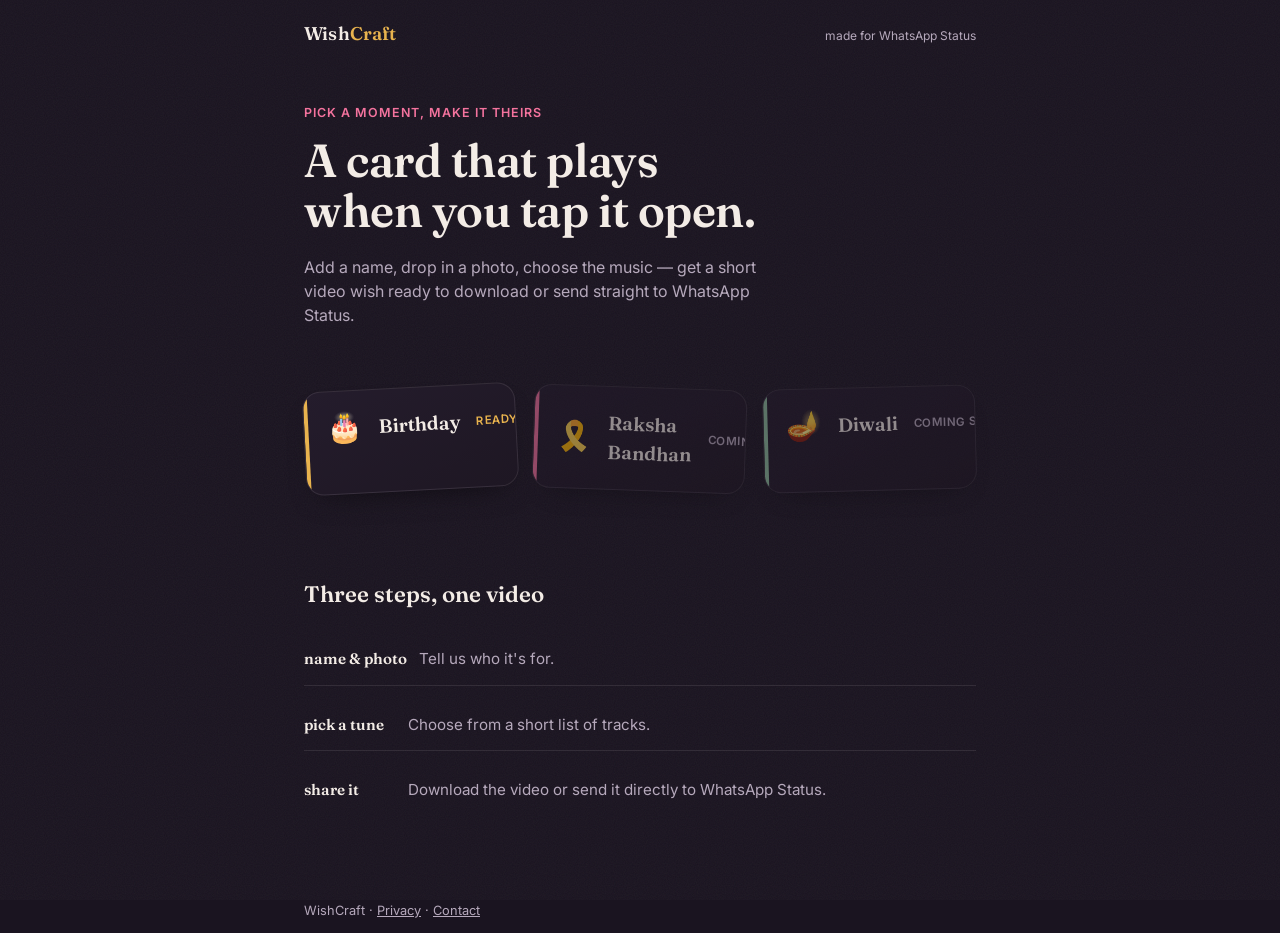
==== index.html @ c5402ff9 "Add files via upload" ====
<!DOCTYPE html>
<html lang="en">
<head>
<meta charset="UTF-8">
<meta name="viewport" content="width=device-width, initial-scale=1.0">
<title>WishCraft — Video Wishes for WhatsApp Status</title>
<meta name="description" content="Create a personalised birthday video wish with your friend's name and photo, then share it straight to WhatsApp Status.">
<link rel="preconnect" href="https://fonts.googleapis.com">
<link rel="preconnect" href="https://fonts.gstatic.com" crossorigin>
<link href="https://fonts.googleapis.com/css2?family=Fraunces:opsz,wght@9..144,400;9..144,600;9..144,700&family=Inter:wght@400;500;600;700&display=swap" rel="stylesheet">
<link rel="stylesheet" href="style.css">
</head>
<body>

<div class="grain"></div>

<header class="topbar">
  <div class="wrap topbar-inner">
    <span class="logo">Wish<em>Craft</em></span>
    <span class="tagline">made for WhatsApp Status</span>
  </div>
</header>

<main>
  <section class="hero wrap">
    <p class="eyebrow">pick a moment, make it theirs</p>
    <h1>A card that plays<br>when you tap it open.</h1>
    <p class="hero-sub">Add a name, drop in a photo, choose the music — get a short video wish ready to download or send straight to WhatsApp Status.</p>
  </section>

  <section class="deck wrap" aria-label="Choose an occasion">
    <div class="card-stack">

      <a href="create.html?theme=birthday" class="occasion-card is-live" style="--tilt:-3deg; --accent:#E8B34E;">
        <span class="card-face">
          <span class="card-icon">🎂</span>
          <span class="card-name">Birthday</span>
          <span class="card-status">ready to make</span>
        </span>
      </a>

      <span class="occasion-card is-soon" style="--tilt:2deg; --accent:#F4739E;">
        <span class="card-face">
          <span class="card-icon">🎗️</span>
          <span class="card-name">Raksha Bandhan</span>
          <span class="card-status">coming soon</span>
        </span>
      </span>

      <span class="occasion-card is-soon" style="--tilt:-1.5deg; --accent:#8FBF9F;">
        <span class="card-face">
          <span class="card-icon">🪔</span>
          <span class="card-name">Diwali</span>
          <span class="card-status">coming soon</span>
        </span>
      </span>

    </div>
  </section>

  <section class="how wrap">
    <h2>Three steps, one video</h2>
    <ol class="steps">
      <li><span class="step-mark">name &amp; photo</span>Tell us who it's for.</li>
      <li><span class="step-mark">pick a tune</span>Choose from a short list of tracks.</li>
      <li><span class="step-mark">share it</span>Download the video or send it directly to WhatsApp Status.</li>
    </ol>
  </section>
</main>

<footer class="wrap">
  <p>WishCraft · <a href="privacy.html">Privacy</a> · <a href="contact.html">Contact</a></p>
</footer>

</body>
</html>
---- style.css ----
/* ===== WishCraft — shared styles ===== */

:root{
  --bg: #1A1420;
  --bg-soft: #241C2C;
  --ink: #F3ECE6;
  --ink-dim: #B6A9BC;
  --gold: #E8B34E;
  --coral: #F4739E;
  --sage: #8FBF9F;
  --line: rgba(243,236,230,0.10);
  --radius: 18px;
  --font-display: "Fraunces", serif;
  --font-body: "Inter", -apple-system, sans-serif;
}

*{ box-sizing: border-box; }

html{ scroll-behavior: smooth; }

body{
  margin: 0;
  background: var(--bg);
  color: var(--ink);
  font-family: var(--font-body);
  line-height: 1.5;
  -webkit-font-smoothing: antialiased;
}

.wrap{
  max-width: 720px;
  margin: 0 auto;
  padding: 0 24px;
}

/* subtle film-grain so the flat dark background doesn't look like a template default */
.grain{
  position: fixed;
  inset: 0;
  pointer-events: none;
  z-index: 1;
  opacity: 0.05;
  background-image: url("data:image/svg+xml,%3Csvg xmlns='http://www.w3.org/2000/svg' width='120' height='120'%3E%3Cfilter id='n'%3E%3CfeTurbulence type='fractalNoise' baseFrequency='0.9' numOctaves='2' stitchTiles='stitch'/%3E%3C/filter%3E%3Crect width='100%25' height='100%25' filter='url(%23n)'/%3E%3C/svg%3E");
}

/* ---------- topbar ---------- */
.topbar{ padding: 20px 0 0; position: relative; z-index: 2; }
.topbar-inner{ display: flex; align-items: baseline; justify-content: space-between; }
.logo{ font-family: var(--font-display); font-size: 1.15rem; font-weight: 600; letter-spacing: 0.01em; }
.logo em{ font-style: normal; color: var(--gold); }
.tagline{ font-size: 0.75rem; color: var(--ink-dim); }

/* ---------- hero ---------- */
.hero{ padding: 56px 24px 12px; position: relative; z-index: 2; }
.eyebrow{
  margin: 0 0 14px;
  font-size: 0.78rem;
  letter-spacing: 0.08em;
  text-transform: uppercase;
  color: var(--coral);
  font-weight: 600;
}
.hero h1{
  font-family: var(--font-display);
  font-weight: 600;
  font-size: clamp(2rem, 7vw, 2.9rem);
  line-height: 1.08;
  margin: 0 0 18px;
  letter-spacing: -0.01em;
}
.hero-sub{
  max-width: 46ch;
  color: var(--ink-dim);
  font-size: 1rem;
  margin: 0;
}

/* ---------- card stack (signature element) ---------- */
.deck{ padding: 48px 24px; position: relative; z-index: 2; }
.card-stack{
  display: flex;
  flex-direction: column;
  gap: 16px;
}

.occasion-card{
  --tilt: 0deg;
  --accent: var(--gold);
  display: block;
  text-decoration: none;
  color: inherit;
  border-radius: var(--radius);
  border: 1px solid var(--line);
  background: linear-gradient(155deg, var(--bg-soft), #1E1723);
  padding: 22px 22px;
  transform: rotate(var(--tilt));
  transition: transform 0.25s ease, border-color 0.25s ease, box-shadow 0.25s ease;
  box-shadow: 0 14px 30px -18px rgba(0,0,0,0.6);
  position: relative;
  overflow: hidden;
}

.occasion-card::before{
  content: "";
  position: absolute;
  left: 0; top: 0; bottom: 0;
  width: 4px;
  background: var(--accent);
}

.occasion-card.is-live:hover,
.occasion-card.is-live:focus-visible{
  transform: rotate(0deg) translateY(-4px);
  border-color: var(--accent);
  box-shadow: 0 20px 40px -18px rgba(0,0,0,0.7);
}

.occasion-card.is-live:focus-visible{ outline: 2px solid var(--accent); outline-offset: 3px; }

.occasion-card.is-soon{
  opacity: 0.55;
  cursor: default;
}

.card-face{ display: flex; align-items: center; gap: 16px; }
.card-icon{ font-size: 1.8rem; line-height: 1; }
.card-name{
  font-family: var(--font-display);
  font-size: 1.2rem;
  font-weight: 600;
  flex: 1;
}
.card-status{
  font-size: 0.72rem;
  letter-spacing: 0.04em;
  text-transform: uppercase;
  color: var(--accent);
  font-weight: 600;
  white-space: nowrap;
}
.is-soon .card-status{ color: var(--ink-dim); }

/* ---------- how it works ---------- */
.how{ padding: 40px 24px 72px; position: relative; z-index: 2; }
.how h2{
  font-family: var(--font-display);
  font-weight: 600;
  font-size: 1.4rem;
  margin: 0 0 22px;
}
.steps{
  list-style: none;
  margin: 0;
  padding: 0;
  display: flex;
  flex-direction: column;
  gap: 14px;
}
.steps li{
  display: flex;
  flex-wrap: wrap;
  align-items: baseline;
  gap: 12px;
  padding: 14px 0;
  border-bottom: 1px solid var(--line);
  color: var(--ink-dim);
  font-size: 0.95rem;
}
.steps li:last-child{ border-bottom: none; }
.step-mark{
  font-family: var(--font-display);
  color: var(--ink);
  font-weight: 600;
  font-size: 0.95rem;
  min-width: 92px;
}

/* ---------- footer ---------- */
footer{
  padding: 28px 24px 40px;
  color: var(--ink-dim);
  font-size: 0.8rem;
  position: relative;
  z-index: 2;
}
footer a{ color: var(--ink-dim); }
footer a:hover{ color: var(--ink); }

@media (min-width: 620px){
  .card-stack{ flex-direction: row; }
  .occasion-card{ flex: 1; }
}

@media (prefers-reduced-motion: reduce){
  html{ scroll-behavior: auto; }
  .occasion-card{ transition: none; }
}
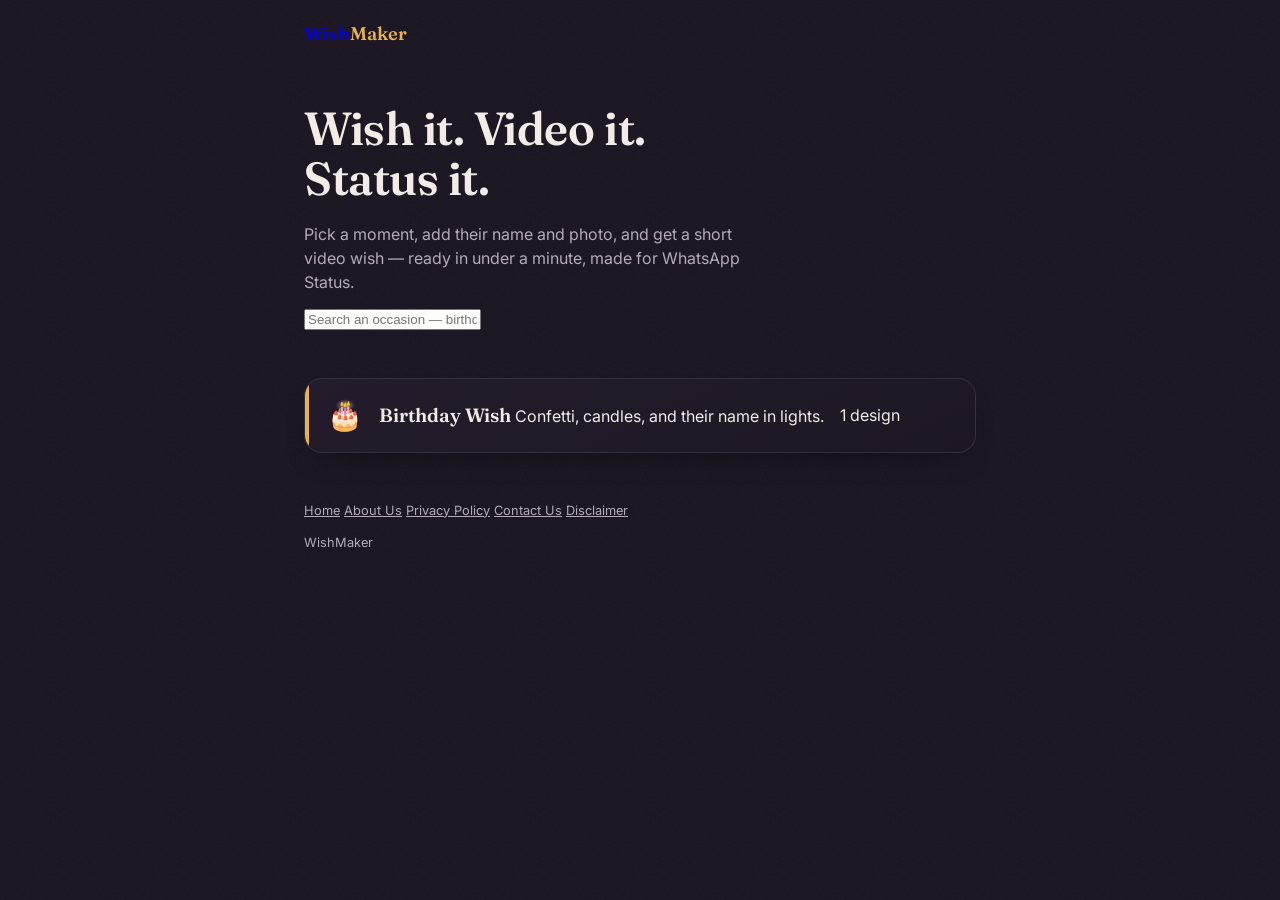
==== commit 507fb506: "Update index.html" ====
--- a/index.html
+++ b/index.html
@@ -3,8 +3,8 @@
 <head>
 <meta charset="UTF-8">
 <meta name="viewport" content="width=device-width, initial-scale=1.0">
-<title>WishCraft — Video Wishes for WhatsApp Status</title>
-<meta name="description" content="Create a personalised birthday video wish with your friend's name and photo, then share it straight to WhatsApp Status.">
+<title>WishMaker — Video Wishes for WhatsApp Status</title>
+<meta name="description" content="Create a personalised video wish with a name, a photo, and music, then share it straight to WhatsApp Status.">
 <link rel="preconnect" href="https://fonts.googleapis.com">
 <link rel="preconnect" href="https://fonts.gstatic.com" crossorigin>
 <link href="https://fonts.googleapis.com/css2?family=Fraunces:opsz,wght@9..144,400;9..144,600;9..144,700&family=Inter:wght@400;500;600;700&display=swap" rel="stylesheet">
@@ -16,61 +16,120 @@
 
 <header class="topbar">
   <div class="wrap topbar-inner">
-    <span class="logo">Wish<em>Craft</em></span>
-    <span class="tagline">made for WhatsApp Status</span>
+    <a href="index.html" class="logo">Wish<em>Maker</em></a>
   </div>
 </header>
 
 <main>
   <section class="hero wrap">
-    <p class="eyebrow">pick a moment, make it theirs</p>
-    <h1>A card that plays<br>when you tap it open.</h1>
-    <p class="hero-sub">Add a name, drop in a photo, choose the music — get a short video wish ready to download or send straight to WhatsApp Status.</p>
+    <h1>Wish it. Video it.<br>Status it.</h1>
+    <p class="hero-sub">Pick a moment, add their name and photo, and get a short video wish — ready in under a minute, made for WhatsApp Status.</p>
   </section>
 
-  <section class="deck wrap" aria-label="Choose an occasion">
-    <div class="card-stack">
-
-      <a href="create.html?theme=birthday" class="occasion-card is-live" style="--tilt:-3deg; --accent:#E8B34E;">
-        <span class="card-face">
-          <span class="card-icon">🎂</span>
-          <span class="card-name">Birthday</span>
-          <span class="card-status">ready to make</span>
-        </span>
-      </a>
-
-      <span class="occasion-card is-soon" style="--tilt:2deg; --accent:#F4739E;">
-        <span class="card-face">
-          <span class="card-icon">🎗️</span>
-          <span class="card-name">Raksha Bandhan</span>
-          <span class="card-status">coming soon</span>
-        </span>
-      </span>
-
-      <span class="occasion-card is-soon" style="--tilt:-1.5deg; --accent:#8FBF9F;">
-        <span class="card-face">
-          <span class="card-icon">🪔</span>
-          <span class="card-name">Diwali</span>
-          <span class="card-status">coming soon</span>
-        </span>
-      </span>
-
+  <section class="search-section wrap">
+    <div class="search-box">
+      <input type="text" id="categorySearch" placeholder="Search an occasion — birthday, diwali…" autocomplete="off">
+      <div class="search-suggestions" id="searchSuggestions" hidden></div>
     </div>
   </section>
 
-  <section class="how wrap">
-    <h2>Three steps, one video</h2>
-    <ol class="steps">
-      <li><span class="step-mark">name &amp; photo</span>Tell us who it's for.</li>
-      <li><span class="step-mark">pick a tune</span>Choose from a short list of tracks.</li>
-      <li><span class="step-mark">share it</span>Download the video or send it directly to WhatsApp Status.</li>
-    </ol>
+  <section class="deck wrap" aria-label="Choose an occasion" id="categoryDeck">
+    <!-- populated by script below, from category-config.js -->
   </section>
 </main>
 
 <footer class="wrap">
-  <p>WishCraft · <a href="privacy.html">Privacy</a> · <a href="contact.html">Contact</a></p>
+  <nav class="footer-nav">
+    <a href="index.html">Home</a>
+    <a href="about.html">About Us</a>
+    <a href="privacy.html">Privacy Policy</a>
+    <a href="contact.html">Contact Us</a>
+    <a href="disclaimer.html">Disclaimer</a>
+  </nav>
+  <p class="footer-copy">WishMaker</p>
 </footer>
+
+<script type="module">
+  import { categorySettings } from "./js/category-config.js";
+
+  const deck = document.getElementById("categoryDeck");
+  const searchInput = document.getElementById("categorySearch");
+  const suggestions = document.getElementById("searchSuggestions");
+
+  const categoryEntries = Object.entries(categorySettings);
+
+  function renderCategoryCard(key, cat) {
+    const count = cat.designs.length;
+    const countLabel = count === 1 ? "1 design" : `${count} designs`;
+    const a = document.createElement("a");
+    a.href = `category.html?theme=${key}`;
+    a.className = "occasion-card";
+    a.innerHTML = `
+      <span class="card-face">
+        <span class="card-icon">${cat.icon || "✨"}</span>
+        <span class="card-text">
+          <span class="card-name">${cat.label}</span>
+          <span class="card-tagline">${cat.tagline || ""}</span>
+        </span>
+        <span class="card-count">${countLabel}</span>
+      </span>
+    `;
+    return a;
+  }
+
+  function renderDeck(filterKey) {
+    deck.innerHTML = "";
+    const entries = filterKey
+      ? categoryEntries.filter(([key]) => key === filterKey)
+      : categoryEntries;
+
+    if (entries.length === 0) {
+      deck.innerHTML = `<p class="no-results">No matching occasion — try another search.</p>`;
+      return;
+    }
+    entries.forEach(([key, cat]) => deck.appendChild(renderCategoryCard(key, cat)));
+  }
+
+  renderDeck(null);
+
+  // ---- search with live suggestions (avoids "no results" from typos) ----
+  searchInput.addEventListener("input", () => {
+    const q = searchInput.value.trim().toLowerCase();
+    if (!q) {
+      suggestions.hidden = true;
+      renderDeck(null);
+      return;
+    }
+
+    const matches = categoryEntries.filter(([key, cat]) =>
+      cat.label.toLowerCase().includes(q) || key.toLowerCase().includes(q)
+    );
+
+    if (matches.length === 0) {
+      suggestions.hidden = true;
+      renderDeck("__none__"); // shows the "no matching occasion" state
+      return;
+    }
+
+    suggestions.innerHTML = matches.map(([key, cat]) =>
+      `<button type="button" class="suggestion-item" data-key="${key}">${cat.icon || ""} ${cat.label}</button>`
+    ).join("");
+    suggestions.hidden = false;
+  });
+
+  suggestions.addEventListener("click", (e) => {
+    const btn = e.target.closest(".suggestion-item");
+    if (!btn) return;
+    const key = btn.dataset.key;
+    searchInput.value = categorySettings[key].label;
+    suggestions.hidden = true;
+    renderDeck(key);
+  });
+
+  document.addEventListener("click", (e) => {
+    if (!e.target.closest(".search-box")) suggestions.hidden = true;
+  });
+</script>
 
 </body>
 </html>
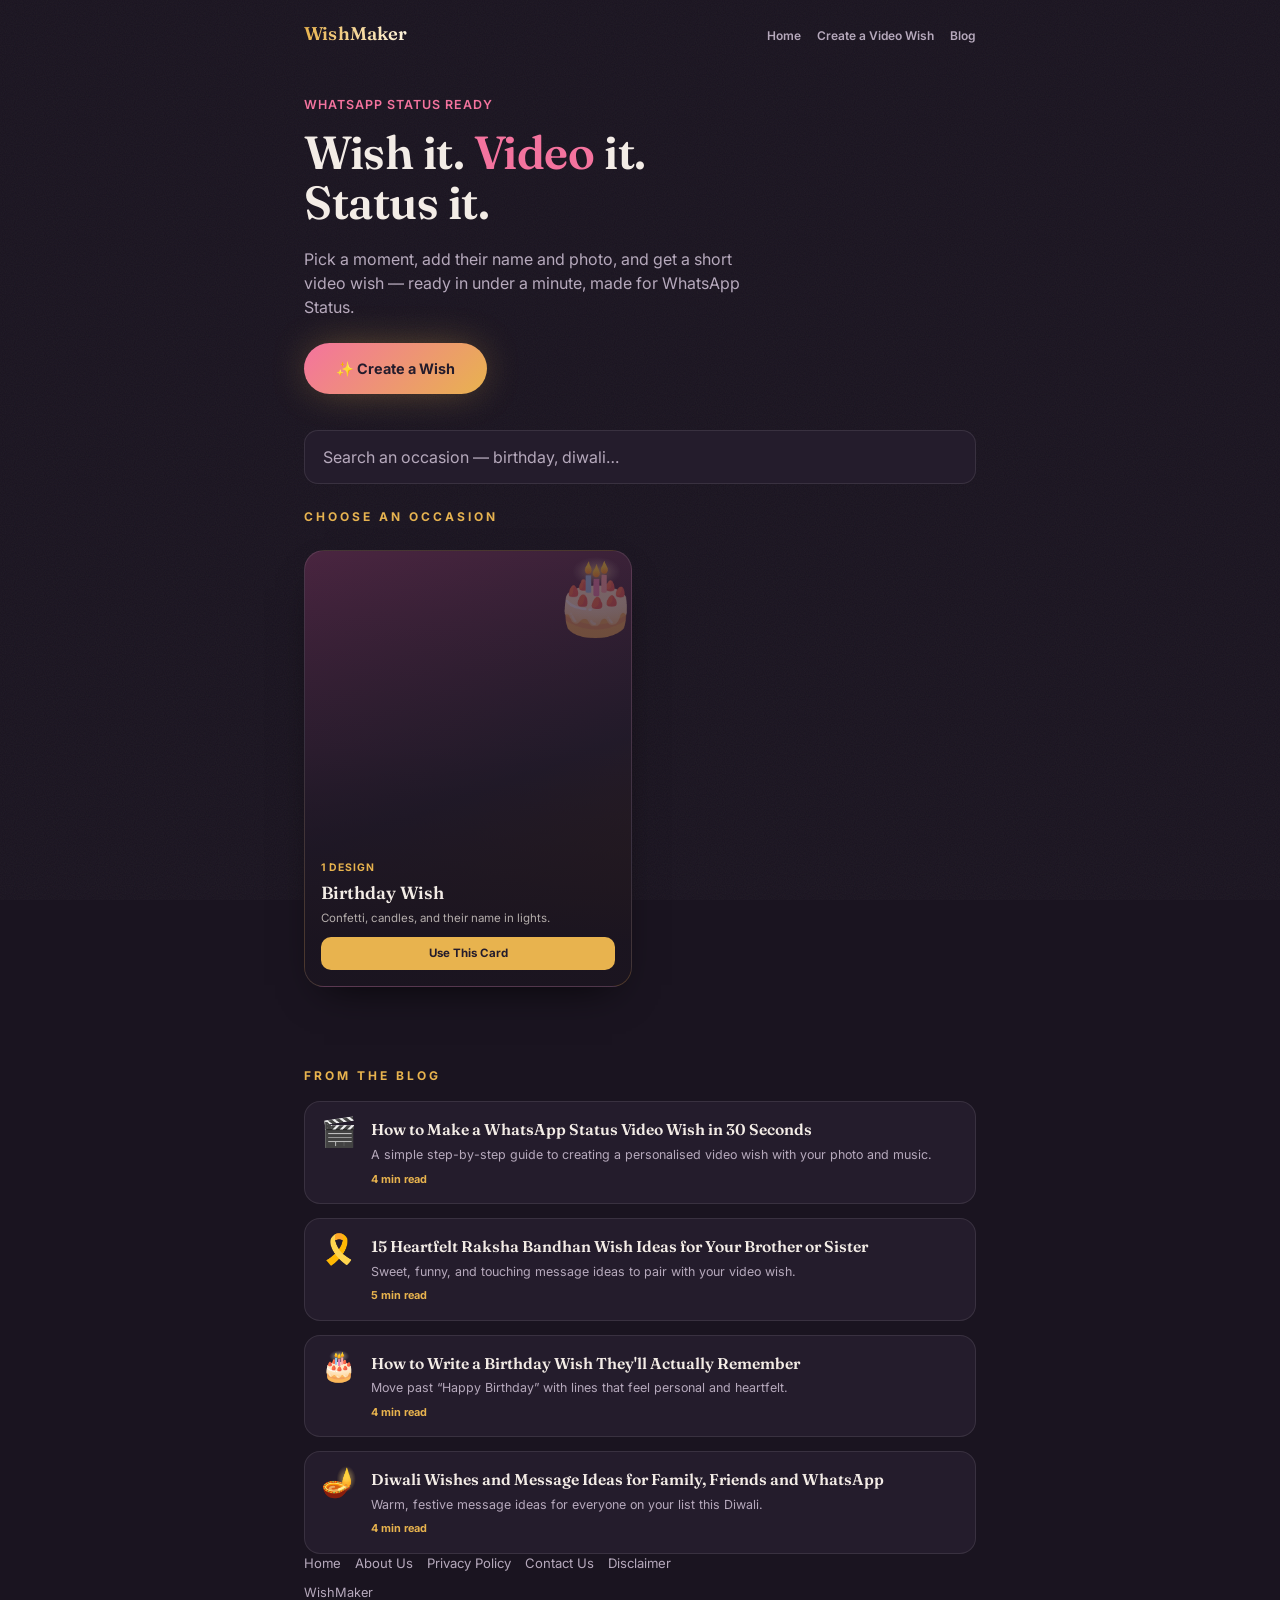
==== commit c404a3e4: "Add files via upload" ====
--- a/index.html
+++ b/index.html
@@ -16,14 +16,21 @@
 
 <header class="topbar">
   <div class="wrap topbar-inner">
-    <a href="index.html" class="logo">Wish<em>Maker</em></a>
+    <a href="index.html" class="logo">WishMaker</a>
+    <div class="nav-links">
+      <a href="#top">Home</a>
+      <a href="#categoryDeck">Create a Video Wish</a>
+      <a href="#blog">Blog</a>
+    </div>
   </div>
 </header>
 
 <main>
-  <section class="hero wrap">
-    <h1>Wish it. Video it.<br>Status it.</h1>
+  <section class="hero wrap" id="top">
+    <p class="eyebrow">WhatsApp Status Ready</p>
+    <h1>Wish it. <span class="accent">Video</span> it.<br>Status it.</h1>
     <p class="hero-sub">Pick a moment, add their name and photo, and get a short video wish — ready in under a minute, made for WhatsApp Status.</p>
+    <a href="#categoryDeck" class="cta-btn">✨ Create a Wish</a>
   </section>
 
   <section class="search-section wrap">
@@ -33,8 +40,16 @@
     </div>
   </section>
 
+  <div class="wrap" style="padding-top:16px;">
+    <div class="deck-label"><h2>Choose an Occasion</h2></div>
+  </div>
   <section class="deck wrap" aria-label="Choose an occasion" id="categoryDeck">
     <!-- populated by script below, from category-config.js -->
+  </section>
+
+  <section class="wrap" id="blog" style="padding-top:20px;">
+    <div class="deck-label"><h2>From the Blog</h2></div>
+    <div class="blog-grid" id="blogDeck"></div>
   </section>
 </main>
 
@@ -58,20 +73,29 @@
 
   const categoryEntries = Object.entries(categorySettings);
 
+  // Per-category background gradient for the card art. Add a new entry
+  // here whenever you add a new category in category-config.js — falls
+  // back to a generic purple gradient if a key is missing.
+  const categoryGradients = {
+    birthday: "linear-gradient(160deg, #4a2540, #241C2C 55%, #3a2416)",
+  };
+  const defaultGradient = "linear-gradient(160deg, #2e2438, #241C2C 55%, #241C2C)";
+
   function renderCategoryCard(key, cat) {
     const count = cat.designs.length;
     const countLabel = count === 1 ? "1 design" : `${count} designs`;
     const a = document.createElement("a");
     a.href = `category.html?theme=${key}`;
     a.className = "occasion-card";
+    a.style.background = categoryGradients[key] || defaultGradient;
     a.innerHTML = `
-      <span class="card-face">
-        <span class="card-icon">${cat.icon || "✨"}</span>
-        <span class="card-text">
-          <span class="card-name">${cat.label}</span>
-          <span class="card-tagline">${cat.tagline || ""}</span>
-        </span>
-        <span class="card-count">${countLabel}</span>
+      <span class="card-emoji">${cat.icon || "✨"}</span>
+      <span class="card-overlay"></span>
+      <span class="card-content">
+        <span class="card-eyebrow">${countLabel}</span>
+        <span class="card-name">${cat.label}</span>
+        <span class="card-tagline">${cat.tagline || ""}</span>
+        <span class="card-cta">Use This Card</span>
       </span>
     `;
     return a;
@@ -129,6 +153,29 @@
   document.addEventListener("click", (e) => {
     if (!e.target.closest(".search-box")) suggestions.hidden = true;
   });
+
+  // ---- blog preview cards (full article pages come in a later step) ----
+  const blogArticles = [
+    { emoji: "🎬", title: "How to Make a WhatsApp Status Video Wish in 30 Seconds", desc: "A simple step-by-step guide to creating a personalised video wish with your photo and music.", time: "4 min read" },
+    { emoji: "🎗️", title: "15 Heartfelt Raksha Bandhan Wish Ideas for Your Brother or Sister", desc: "Sweet, funny, and touching message ideas to pair with your video wish.", time: "5 min read" },
+    { emoji: "🎂", title: "How to Write a Birthday Wish They'll Actually Remember", desc: "Move past “Happy Birthday” with lines that feel personal and heartfelt.", time: "4 min read" },
+    { emoji: "🪔", title: "Diwali Wishes and Message Ideas for Family, Friends and WhatsApp", desc: "Warm, festive message ideas for everyone on your list this Diwali.", time: "4 min read" },
+  ];
+  const blogDeck = document.getElementById("blogDeck");
+  blogArticles.forEach(a => {
+    const el = document.createElement("a");
+    el.href = "#";
+    el.className = "blog-card";
+    el.innerHTML = `
+      <span class="blog-emoji">${a.emoji}</span>
+      <span>
+        <span class="blog-title">${a.title}</span>
+        <span class="blog-desc">${a.desc}</span>
+        <span class="blog-meta">${a.time}</span>
+      </span>
+    `;
+    blogDeck.appendChild(el);
+  });
 </script>
 
 </body>
--- a/style.css
+++ b/style.css
@@ -1,4 +1,4 @@
-/* ===== WishCraft — shared styles ===== */
+/* ===== WishMaker — shared styles ===== */
 
 :root{
   --bg: #1A1420;
@@ -12,6 +12,8 @@
   --radius: 18px;
   --font-display: "Fraunces", serif;
   --font-body: "Inter", -apple-system, sans-serif;
+  --grad-action: linear-gradient(135deg, var(--coral), var(--gold));
+  --shadow-glow: 0 0 40px -8px rgba(232,179,78,0.45);
 }
 
 *{ box-sizing: border-box; }
@@ -32,6 +34,8 @@
   margin: 0 auto;
   padding: 0 24px;
 }
+
+a{ color: inherit; }
 
 /* subtle film-grain so the flat dark background doesn't look like a template default */
 .grain{
@@ -44,14 +48,35 @@
 }
 
 /* ---------- topbar ---------- */
+/* NOTE: .logo is used as an <a> on every page. text-decoration/color are
+   set explicitly here so it never falls back to the browser's default
+   blue-underlined link style — that mismatch (fine on the homepage span,
+   broken as a link elsewhere) was a real bug seen earlier. */
 .topbar{ padding: 20px 0 0; position: relative; z-index: 2; }
 .topbar-inner{ display: flex; align-items: baseline; justify-content: space-between; }
-.logo{ font-family: var(--font-display); font-size: 1.15rem; font-weight: 600; letter-spacing: 0.01em; }
-.logo em{ font-style: normal; color: var(--gold); }
+.logo{
+  font-family: var(--font-display);
+  font-size: 1.15rem;
+  font-weight: 600;
+  letter-spacing: 0.01em;
+  text-decoration: none;
+  background: linear-gradient(90deg, var(--gold), #fff6df, var(--gold));
+  background-size: 200% auto;
+  -webkit-background-clip: text;
+  background-clip: text;
+  color: transparent;
+  animation: shimmer 2.6s linear infinite;
+  display: inline-block;
+}
+@keyframes shimmer{ 0%{ background-position: 0% 50%; } 100%{ background-position: 200% 50%; } }
 .tagline{ font-size: 0.75rem; color: var(--ink-dim); }
 
+.nav-links{ display: flex; gap: 16px; font-size: 0.75rem; font-weight: 600; }
+.nav-links a{ color: var(--ink-dim); text-decoration: none; transition: color 0.15s ease; }
+.nav-links a:hover{ color: var(--ink); }
+
 /* ---------- hero ---------- */
-.hero{ padding: 56px 24px 12px; position: relative; z-index: 2; }
+.hero{ padding: 48px 24px 8px; position: relative; z-index: 2; }
 .eyebrow{
   margin: 0 0 14px;
   font-size: 0.78rem;
@@ -74,73 +99,135 @@
   font-size: 1rem;
   margin: 0;
 }
-
-/* ---------- card stack (signature element) ---------- */
-.deck{ padding: 48px 24px; position: relative; z-index: 2; }
-.card-stack{
-  display: flex;
-  flex-direction: column;
+.hero h1 .accent{ color: var(--coral); }
+.cta-btn{
+  margin-top: 24px;
+  display: inline-block;
+  border-radius: 999px;
+  background: var(--grad-action);
+  color: #241C2C;
+  font-weight: 700;
+  padding: 15px 32px;
+  font-size: 0.9rem;
+  text-decoration: none;
+  box-shadow: var(--shadow-glow);
+  transition: transform 0.15s ease;
+}
+.cta-btn:active{ transform: scale(0.96); }
+
+/* ---------- search ---------- */
+.search-section{ padding: 28px 24px 8px; position: relative; z-index: 3; }
+.search-box{ position: relative; }
+.search-box input{
+  width: 100%;
+  background: var(--bg-soft);
+  border: 1px solid var(--line);
+  border-radius: 14px;
+  color: var(--ink);
+  font-family: var(--font-body);
+  font-size: 1rem;
+  padding: 16px 18px;
+}
+.search-box input:focus{ outline: none; border-color: var(--gold); }
+.search-box input::placeholder{ color: var(--ink-dim); }
+
+.search-suggestions{
+  position: absolute;
+  left: 0; right: 0; top: calc(100% + 8px);
+  background: var(--bg-soft);
+  border: 1px solid var(--line);
+  border-radius: 14px;
+  overflow: hidden;
+  box-shadow: 0 14px 30px -12px rgba(0,0,0,0.6);
+  z-index: 5;
+}
+.suggestion-item{
+  display: block;
+  width: 100%;
+  text-align: left;
+  padding: 14px 18px;
+  background: none;
+  border: none;
+  border-bottom: 1px solid var(--line);
+  color: var(--ink);
+  font-family: var(--font-body);
+  font-size: 0.95rem;
+  cursor: pointer;
+}
+.suggestion-item:last-child{ border-bottom: none; }
+.suggestion-item:hover{ background: rgba(232,179,78,0.1); }
+
+/* ---------- category cards ---------- */
+.deck-label{ display: flex; align-items: flex-end; justify-content: space-between; margin: 0 0 16px; }
+.deck-label h2{
+  font-size: 0.75rem; letter-spacing: 0.25em; text-transform: uppercase;
+  color: var(--gold); font-weight: 700; margin: 0;
+}
+
+.deck{
+  padding: 8px 24px 60px;
+  position: relative;
+  z-index: 2;
+  display: grid;
+  grid-template-columns: 1fr 1fr;
   gap: 16px;
 }
 
+.no-results{ grid-column: 1 / -1; color: var(--ink-dim); text-align: center; padding: 24px 0; }
+
 .occasion-card{
-  --tilt: 0deg;
   --accent: var(--gold);
   display: block;
   text-decoration: none;
   color: inherit;
-  border-radius: var(--radius);
+  position: relative;
+  aspect-ratio: 3/4;
+  border-radius: 20px;
+  overflow: hidden;
   border: 1px solid var(--line);
-  background: linear-gradient(155deg, var(--bg-soft), #1E1723);
-  padding: 22px 22px;
-  transform: rotate(var(--tilt));
-  transition: transform 0.25s ease, border-color 0.25s ease, box-shadow 0.25s ease;
-  box-shadow: 0 14px 30px -18px rgba(0,0,0,0.6);
-  position: relative;
-  overflow: hidden;
-}
-
-.occasion-card::before{
-  content: "";
-  position: absolute;
-  left: 0; top: 0; bottom: 0;
-  width: 4px;
-  background: var(--accent);
-}
-
-.occasion-card.is-live:hover,
-.occasion-card.is-live:focus-visible{
-  transform: rotate(0deg) translateY(-4px);
-  border-color: var(--accent);
+  box-shadow: 0 18px 40px -20px rgba(0,0,0,0.8);
+  transition: transform 0.2s ease, box-shadow 0.2s ease;
+}
+
+.occasion-card:hover,
+.occasion-card:focus-visible{
+  transform: translateY(-3px);
   box-shadow: 0 20px 40px -18px rgba(0,0,0,0.7);
 }
-
-.occasion-card.is-live:focus-visible{ outline: 2px solid var(--accent); outline-offset: 3px; }
-
-.occasion-card.is-soon{
-  opacity: 0.55;
-  cursor: default;
-}
-
-.card-face{ display: flex; align-items: center; gap: 16px; }
-.card-icon{ font-size: 1.8rem; line-height: 1; }
+.occasion-card:focus-visible{ outline: 2px solid var(--accent); outline-offset: 3px; }
+
+.card-emoji{ position: absolute; top: -10px; right: -10px; font-size: 4.5rem; opacity: 0.35; }
+.card-overlay{
+  position: absolute; inset: 0;
+  background: linear-gradient(to top, rgba(26,20,32,0.97) 10%, rgba(26,20,32,0.25) 55%, transparent);
+}
+.card-content{ position: absolute; left: 0; bottom: 0; width: 100%; padding: 16px; }
+.card-eyebrow{
+  display: block;
+  font-size: 0.65rem; font-weight: 700; letter-spacing: 0.1em; text-transform: uppercase;
+  color: var(--gold); margin: 0 0 4px;
+}
 .card-name{
-  font-family: var(--font-display);
-  font-size: 1.2rem;
-  font-weight: 600;
-  flex: 1;
-}
-.card-status{
+  display: block;
+  font-family: var(--font-display);
+  font-size: 1.1rem;
+  font-weight: 600;
+}
+.card-tagline{
+  display: block;
   font-size: 0.72rem;
-  letter-spacing: 0.04em;
-  text-transform: uppercase;
-  color: var(--accent);
-  font-weight: 600;
-  white-space: nowrap;
-}
-.is-soon .card-status{ color: var(--ink-dim); }
-
-/* ---------- how it works ---------- */
+  color: rgba(243,236,230,0.7);
+  margin-top: 4px;
+}
+.card-cta{
+  margin-top: 10px;
+  display: flex; align-items: center; justify-content: center;
+  background: var(--gold); color: #241C2C;
+  font-size: 0.72rem; font-weight: 700;
+  border-radius: 10px; padding: 8px 0;
+}
+
+/* ---------- how it works (kept for reuse on other pages if needed) ---------- */
 .how{ padding: 40px 24px 72px; position: relative; z-index: 2; }
 .how h2{
   font-family: var(--font-display);
@@ -183,13 +270,32 @@
   position: relative;
   z-index: 2;
 }
-footer a{ color: var(--ink-dim); }
-footer a:hover{ color: var(--ink); }
-
-@media (min-width: 620px){
-  .card-stack{ flex-direction: row; }
-  .occasion-card{ flex: 1; }
-}
+.footer-nav{
+  display: flex;
+  flex-wrap: wrap;
+  gap: 14px;
+  margin-bottom: 10px;
+}
+.footer-nav a{
+  color: var(--ink-dim);
+  text-decoration: none;
+  font-size: 0.82rem;
+}
+.footer-nav a:hover{ color: var(--ink); }
+.footer-copy{ margin: 0; color: var(--ink-dim); }
+
+/* ---------- blog preview ---------- */
+.blog-grid{ display: flex; flex-direction: column; gap: 14px; }
+.blog-card{
+  display: flex; gap: 14px; align-items: flex-start;
+  text-decoration: none; color: inherit;
+  background: var(--bg-soft); border: 1px solid var(--line);
+  border-radius: 16px; padding: 16px;
+}
+.blog-emoji{ font-size: 1.8rem; line-height: 1; }
+.blog-title{ display: block; font-family: var(--font-display); font-size: 0.98rem; font-weight: 600; margin: 0 0 4px; }
+.blog-desc{ display: block; font-size: 0.78rem; color: var(--ink-dim); margin: 0 0 6px; }
+.blog-meta{ display: block; font-size: 0.68rem; color: var(--gold); font-weight: 700; }
 
 @media (prefers-reduced-motion: reduce){
   html{ scroll-behavior: auto; }
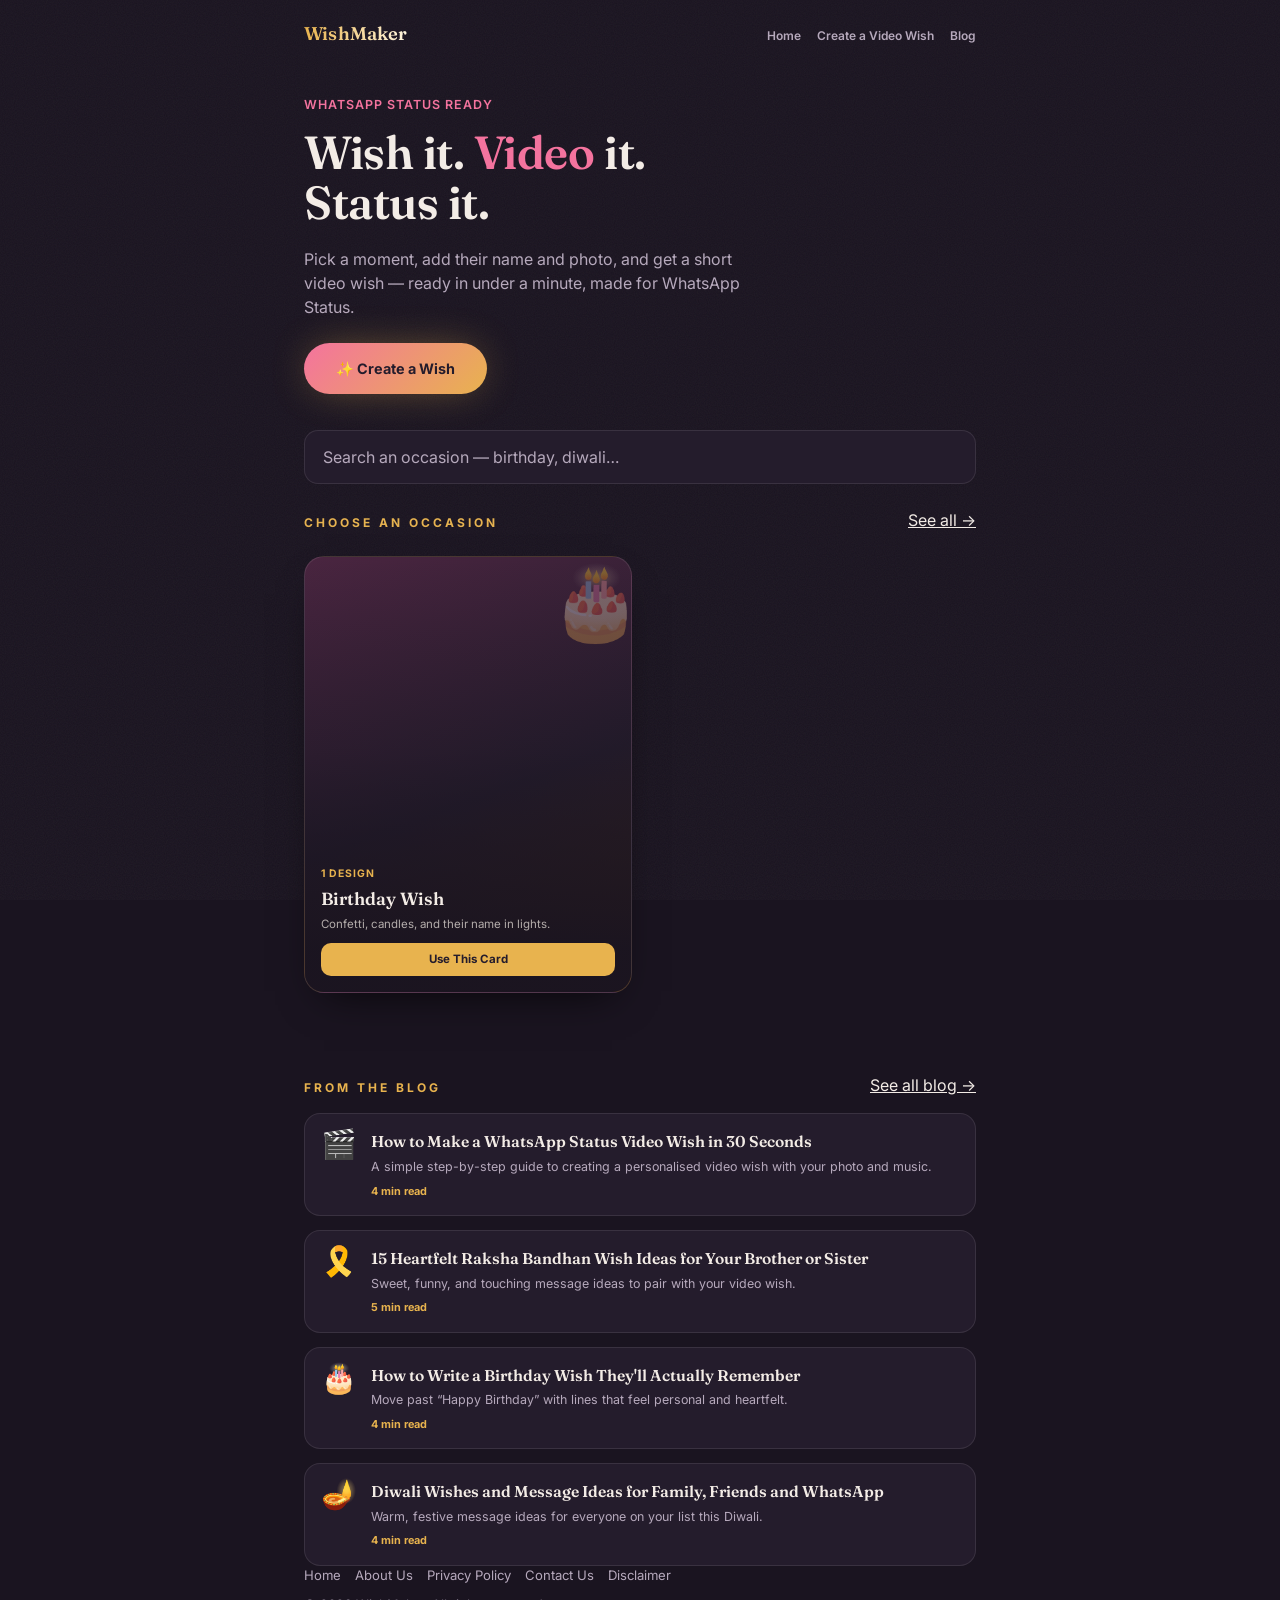
==== commit a52ee3af: "Update links and footer text in index.html" ====
--- a/index.html
+++ b/index.html
@@ -19,8 +19,8 @@
     <a href="index.html" class="logo">WishMaker</a>
     <div class="nav-links">
       <a href="#top">Home</a>
-      <a href="#categoryDeck">Create a Video Wish</a>
-      <a href="#blog">Blog</a>
+      <a href="#categoryDeck" class="primary">Create a Video Wish</a>
+      <a href="#blog" class="accent">Blog</a>
     </div>
   </div>
 </header>
@@ -41,14 +41,14 @@
   </section>
 
   <div class="wrap" style="padding-top:16px;">
-    <div class="deck-label"><h2>Choose an Occasion</h2></div>
+    <div class="deck-label"><h2>Choose an Occasion</h2><a href="#categoryDeck" class="see-all">See all →</a></div>
   </div>
   <section class="deck wrap" aria-label="Choose an occasion" id="categoryDeck">
     <!-- populated by script below, from category-config.js -->
   </section>
 
   <section class="wrap" id="blog" style="padding-top:20px;">
-    <div class="deck-label"><h2>From the Blog</h2></div>
+    <div class="deck-label"><h2>From the Blog</h2><a href="#blog" class="see-all">See all blog →</a></div>
     <div class="blog-grid" id="blogDeck"></div>
   </section>
 </main>
@@ -61,7 +61,7 @@
     <a href="contact.html">Contact Us</a>
     <a href="disclaimer.html">Disclaimer</a>
   </nav>
-  <p class="footer-copy">WishMaker</p>
+  <p class="footer-copy">© 2026 WishMaker. All rights reserved.</p>
 </footer>
 
 <script type="module">
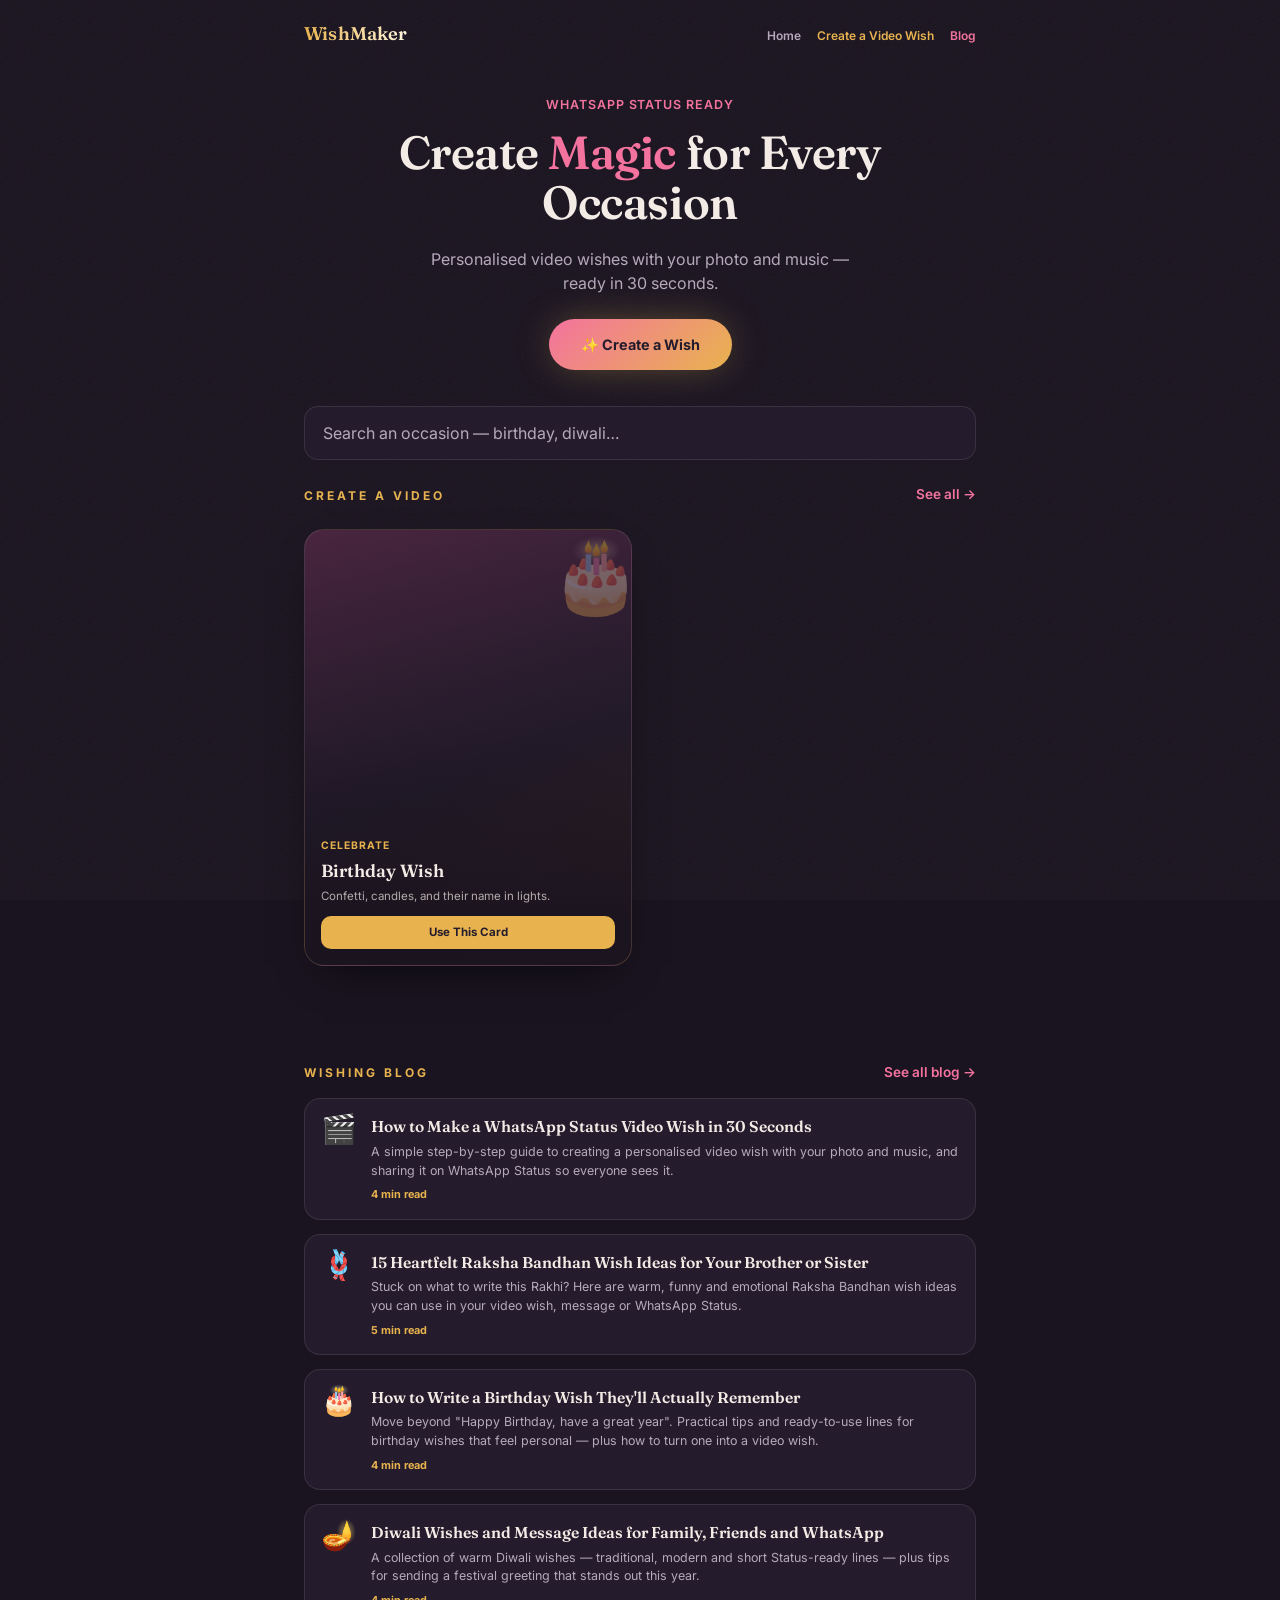
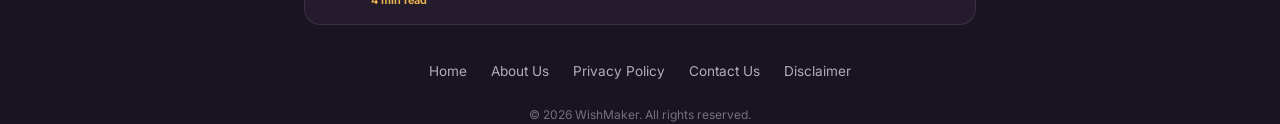
==== commit 4e4f6227: "Update hero section and blog references in index.html" ====
--- a/index.html
+++ b/index.html
@@ -28,8 +28,8 @@
 <main>
   <section class="hero wrap" id="top">
     <p class="eyebrow">WhatsApp Status Ready</p>
-    <h1>Wish it. <span class="accent">Video</span> it.<br>Status it.</h1>
-    <p class="hero-sub">Pick a moment, add their name and photo, and get a short video wish — ready in under a minute, made for WhatsApp Status.</p>
+    <h1>Create <span class="accent">Magic</span> for Every Occasion</h1>
+    <p class="hero-sub">Personalised video wishes with your photo and music — ready in 30 seconds.</p>
     <a href="#categoryDeck" class="cta-btn">✨ Create a Wish</a>
   </section>
 
@@ -41,15 +41,17 @@
   </section>
 
   <div class="wrap" style="padding-top:16px;">
-    <div class="deck-label"><h2>Choose an Occasion</h2><a href="#categoryDeck" class="see-all">See all →</a></div>
+    <div class="deck-label"><h2>Create a Video</h2><a href="themes.html" class="see-all">See all →</a></div>
   </div>
   <section class="deck wrap" aria-label="Choose an occasion" id="categoryDeck">
     <!-- populated by script below, from category-config.js -->
   </section>
 
-  <section class="wrap" id="blog" style="padding-top:20px;">
-    <div class="deck-label"><h2>From the Blog</h2><a href="#blog" class="see-all">See all blog →</a></div>
-    <div class="blog-grid" id="blogDeck"></div>
+  <section class="blog-band" id="blog">
+    <div class="wrap" style="padding-top:36px; padding-bottom:36px;">
+      <div class="deck-label"><h2>Wishing Blog</h2><a href="articles.html" class="see-all">See all blog →</a></div>
+      <div class="blog-grid" id="blogDeck"></div>
+    </div>
   </section>
 </main>
 
@@ -78,12 +80,19 @@
   // back to a generic purple gradient if a key is missing.
   const categoryGradients = {
     birthday: "linear-gradient(160deg, #4a2540, #241C2C 55%, #3a2416)",
+    rakhi: "linear-gradient(160deg, #3a2a12, #241C2C 55%, #3a2a45)",
+    diwali: "linear-gradient(160deg, #3a2f10, #241C2C 55%, #2e1c30)",
+    anniversary: "linear-gradient(160deg, #3a1c30, #241C2C 55%, #2c2040)",
+  };
+  const themeEyebrow = {
+    birthday: "Celebrate",
+    rakhi: "Festival",
+    diwali: "Lights",
+    anniversary: "Love",
   };
   const defaultGradient = "linear-gradient(160deg, #2e2438, #241C2C 55%, #241C2C)";
 
   function renderCategoryCard(key, cat) {
-    const count = cat.designs.length;
-    const countLabel = count === 1 ? "1 design" : `${count} designs`;
     const a = document.createElement("a");
     a.href = `category.html?theme=${key}`;
     a.className = "occasion-card";
@@ -92,7 +101,7 @@
       <span class="card-emoji">${cat.icon || "✨"}</span>
       <span class="card-overlay"></span>
       <span class="card-content">
-        <span class="card-eyebrow">${countLabel}</span>
+        <span class="card-eyebrow">${themeEyebrow[key] || "Wish"}</span>
         <span class="card-name">${cat.label}</span>
         <span class="card-tagline">${cat.tagline || ""}</span>
         <span class="card-cta">Use This Card</span>
@@ -156,10 +165,10 @@
 
   // ---- blog preview cards (full article pages come in a later step) ----
   const blogArticles = [
-    { emoji: "🎬", title: "How to Make a WhatsApp Status Video Wish in 30 Seconds", desc: "A simple step-by-step guide to creating a personalised video wish with your photo and music.", time: "4 min read" },
-    { emoji: "🎗️", title: "15 Heartfelt Raksha Bandhan Wish Ideas for Your Brother or Sister", desc: "Sweet, funny, and touching message ideas to pair with your video wish.", time: "5 min read" },
-    { emoji: "🎂", title: "How to Write a Birthday Wish They'll Actually Remember", desc: "Move past “Happy Birthday” with lines that feel personal and heartfelt.", time: "4 min read" },
-    { emoji: "🪔", title: "Diwali Wishes and Message Ideas for Family, Friends and WhatsApp", desc: "Warm, festive message ideas for everyone on your list this Diwali.", time: "4 min read" },
+    { emoji: "🎬", title: "How to Make a WhatsApp Status Video Wish in 30 Seconds", desc: "A simple step-by-step guide to creating a personalised video wish with your photo and music, and sharing it on WhatsApp Status so everyone sees it.", time: "4 min read" },
+    { emoji: "🪢", title: "15 Heartfelt Raksha Bandhan Wish Ideas for Your Brother or Sister", desc: "Stuck on what to write this Rakhi? Here are warm, funny and emotional Raksha Bandhan wish ideas you can use in your video wish, message or WhatsApp Status.", time: "5 min read" },
+    { emoji: "🎂", title: "How to Write a Birthday Wish They'll Actually Remember", desc: "Move beyond \"Happy Birthday, have a great year\". Practical tips and ready-to-use lines for birthday wishes that feel personal — plus how to turn one into a video wish.", time: "4 min read" },
+    { emoji: "🪔", title: "Diwali Wishes and Message Ideas for Family, Friends and WhatsApp", desc: "A collection of warm Diwali wishes — traditional, modern and short Status-ready lines — plus tips for sending a festival greeting that stands out this year.", time: "4 min read" },
   ];
   const blogDeck = document.getElementById("blogDeck");
   blogArticles.forEach(a => {
--- a/style.css
+++ b/style.css
@@ -74,9 +74,13 @@
 .nav-links{ display: flex; gap: 16px; font-size: 0.75rem; font-weight: 600; }
 .nav-links a{ color: var(--ink-dim); text-decoration: none; transition: color 0.15s ease; }
 .nav-links a:hover{ color: var(--ink); }
+.nav-links a.primary{ color: var(--gold); }
+.nav-links a.primary:hover{ color: var(--coral); }
+.nav-links a.accent{ color: var(--coral); }
+.nav-links a.accent:hover{ color: var(--gold); }
 
 /* ---------- hero ---------- */
-.hero{ padding: 48px 24px 8px; position: relative; z-index: 2; }
+.hero{ padding: 48px 24px 8px; position: relative; z-index: 2; text-align: center; }
 .eyebrow{
   margin: 0 0 14px;
   font-size: 0.78rem;
@@ -97,7 +101,7 @@
   max-width: 46ch;
   color: var(--ink-dim);
   font-size: 1rem;
-  margin: 0;
+  margin: 0 auto;
 }
 .hero h1 .accent{ color: var(--coral); }
 .cta-btn{
@@ -163,6 +167,8 @@
   font-size: 0.75rem; letter-spacing: 0.25em; text-transform: uppercase;
   color: var(--gold); font-weight: 700; margin: 0;
 }
+.deck-label .see-all{ font-size: 0.85rem; font-weight: 600; color: var(--coral); text-decoration: none; }
+.deck-label .see-all:hover{ color: var(--gold); }
 
 .deck{
   padding: 8px 24px 60px;
@@ -264,25 +270,27 @@
 
 /* ---------- footer ---------- */
 footer{
-  padding: 28px 24px 40px;
+  padding: 40px 24px 40px;
   color: var(--ink-dim);
   font-size: 0.8rem;
   position: relative;
   z-index: 2;
+  text-align: center;
 }
 .footer-nav{
   display: flex;
   flex-wrap: wrap;
-  gap: 14px;
-  margin-bottom: 10px;
+  justify-content: center;
+  gap: 18px 24px;
+  margin-bottom: 24px;
 }
 .footer-nav a{
   color: var(--ink-dim);
   text-decoration: none;
-  font-size: 0.82rem;
+  font-size: 0.85rem;
 }
 .footer-nav a:hover{ color: var(--ink); }
-.footer-copy{ margin: 0; color: var(--ink-dim); }
+.footer-copy{ margin: 0; color: var(--ink-dim); opacity: 0.6; font-size: 0.75rem; }
 
 /* ---------- blog preview ---------- */
 .blog-grid{ display: flex; flex-direction: column; gap: 14px; }
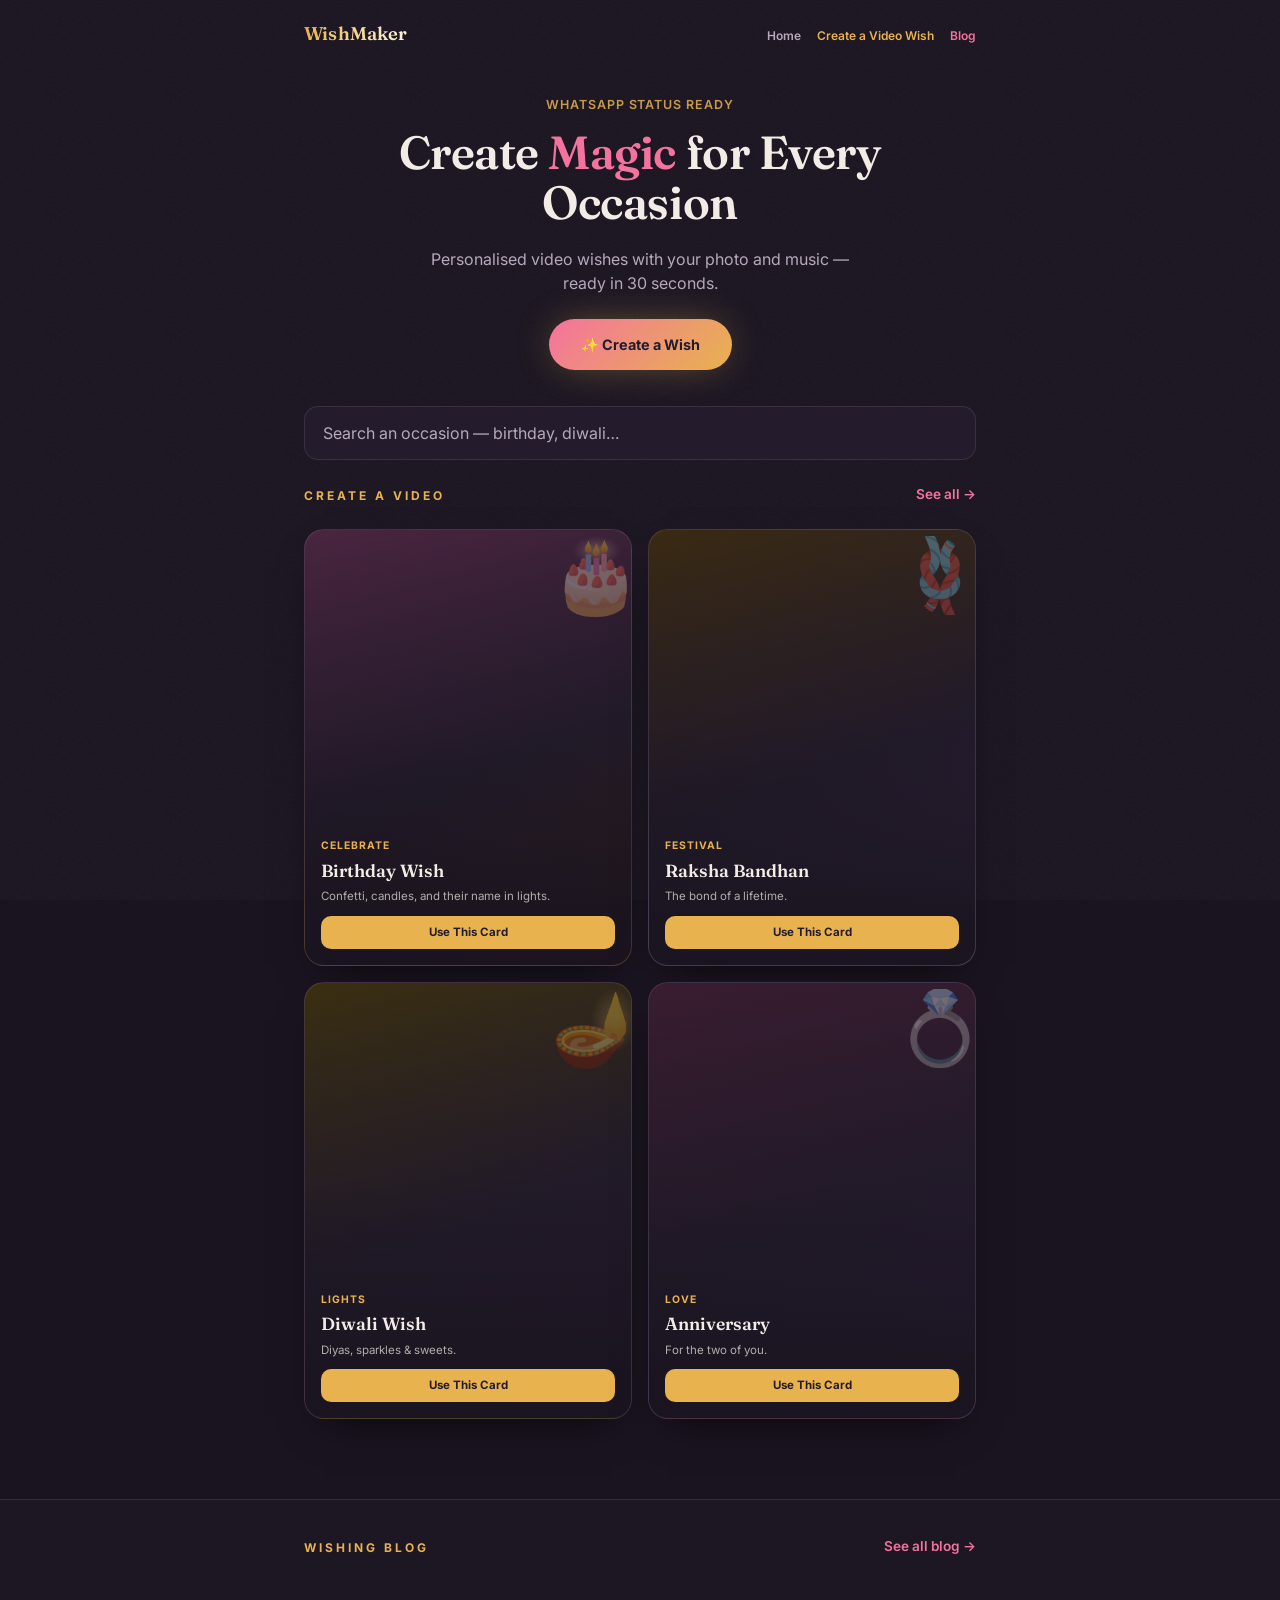
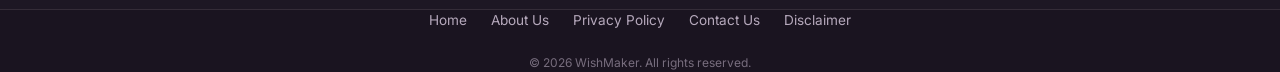
==== commit f4e31759: "Refactor homepage categories and blog previews Updated homepage category entries and blog article pr" ====
--- a/index.html
+++ b/index.html
@@ -66,6 +66,7 @@
   <p class="footer-copy">© 2026 WishMaker. All rights reserved.</p>
 </footer>
 
+<script src="js/articles-data.js"></script>
 <script type="module">
   import { categorySettings } from "./js/category-config.js";
 
@@ -74,6 +75,11 @@
   const suggestions = document.getElementById("searchSuggestions");
 
   const categoryEntries = Object.entries(categorySettings);
+
+  // Homepage shows only these 4 — the rest appear on the "See all" page
+  // (themes.html). Add/remove keys here to change what's on the homepage.
+  const homepageKeys = ["birthday", "rakhi", "diwali", "anniversary"];
+  const homepageEntries = categoryEntries.filter(([key]) => homepageKeys.includes(key));
 
   // Per-category background gradient for the card art. Add a new entry
   // here whenever you add a new category in category-config.js — falls
@@ -83,12 +89,20 @@
     rakhi: "linear-gradient(160deg, #3a2a12, #241C2C 55%, #3a2a45)",
     diwali: "linear-gradient(160deg, #3a2f10, #241C2C 55%, #2e1c30)",
     anniversary: "linear-gradient(160deg, #3a1c30, #241C2C 55%, #2c2040)",
+    independence: "linear-gradient(160deg, #1c3a2e, #241C2C 55%, #3a2416)",
+    holi: "linear-gradient(160deg, #3a1c2c, #241C2C 55%, #1c3a2e)",
+    newyear: "linear-gradient(160deg, #1c2a3a, #241C2C 55%, #3a2540)",
+    wedding: "linear-gradient(160deg, #3a2430, #241C2C 55%, #2e2438)",
   };
   const themeEyebrow = {
     birthday: "Celebrate",
     rakhi: "Festival",
     diwali: "Lights",
     anniversary: "Love",
+    independence: "Patriotic",
+    holi: "Festival",
+    newyear: "Celebrate",
+    wedding: "Wedding",
   };
   const defaultGradient = "linear-gradient(160deg, #2e2438, #241C2C 55%, #241C2C)";
 
@@ -113,8 +127,8 @@
   function renderDeck(filterKey) {
     deck.innerHTML = "";
     const entries = filterKey
-      ? categoryEntries.filter(([key]) => key === filterKey)
-      : categoryEntries;
+      ? homepageEntries.filter(([key]) => key === filterKey)
+      : homepageEntries;
 
     if (entries.length === 0) {
       deck.innerHTML = `<p class="no-results">No matching occasion — try another search.</p>`;
@@ -134,7 +148,7 @@
       return;
     }
 
-    const matches = categoryEntries.filter(([key, cat]) =>
+    const matches = homepageEntries.filter(([key, cat]) =>
       cat.label.toLowerCase().includes(q) || key.toLowerCase().includes(q)
     );
 
@@ -163,17 +177,12 @@
     if (!e.target.closest(".search-box")) suggestions.hidden = true;
   });
 
-  // ---- blog preview cards (full article pages come in a later step) ----
-  const blogArticles = [
-    { emoji: "🎬", title: "How to Make a WhatsApp Status Video Wish in 30 Seconds", desc: "A simple step-by-step guide to creating a personalised video wish with your photo and music, and sharing it on WhatsApp Status so everyone sees it.", time: "4 min read" },
-    { emoji: "🪢", title: "15 Heartfelt Raksha Bandhan Wish Ideas for Your Brother or Sister", desc: "Stuck on what to write this Rakhi? Here are warm, funny and emotional Raksha Bandhan wish ideas you can use in your video wish, message or WhatsApp Status.", time: "5 min read" },
-    { emoji: "🎂", title: "How to Write a Birthday Wish They'll Actually Remember", desc: "Move beyond \"Happy Birthday, have a great year\". Practical tips and ready-to-use lines for birthday wishes that feel personal — plus how to turn one into a video wish.", time: "4 min read" },
-    { emoji: "🪔", title: "Diwali Wishes and Message Ideas for Family, Friends and WhatsApp", desc: "A collection of warm Diwali wishes — traditional, modern and short Status-ready lines — plus tips for sending a festival greeting that stands out this year.", time: "4 min read" },
-  ];
+  // ---- blog preview cards (first 4 from the shared blog data) ----
+  const blogArticles = window.ARTICLES.slice(0, 4);
   const blogDeck = document.getElementById("blogDeck");
   blogArticles.forEach(a => {
     const el = document.createElement("a");
-    el.href = "#";
+    el.href = `article.html?id=${a.id}`;
     el.className = "blog-card";
     el.innerHTML = `
       <span class="blog-emoji">${a.emoji}</span>
--- a/style.css
+++ b/style.css
@@ -86,7 +86,8 @@
   font-size: 0.78rem;
   letter-spacing: 0.08em;
   text-transform: uppercase;
-  color: var(--coral);
+  color: var(--gold);
+  opacity: 0.85;
   font-weight: 600;
 }
 .hero h1{
@@ -293,6 +294,13 @@
 .footer-copy{ margin: 0; color: var(--ink-dim); opacity: 0.6; font-size: 0.75rem; }
 
 /* ---------- blog preview ---------- */
+.blog-band{
+  border-top: 1px solid var(--line);
+  border-bottom: 1px solid var(--line);
+  background: rgba(36,28,44,0.4);
+  position: relative; z-index: 2;
+  margin-top: 20px;
+}
 .blog-grid{ display: flex; flex-direction: column; gap: 14px; }
 .blog-card{
   display: flex; gap: 14px; align-items: flex-start;
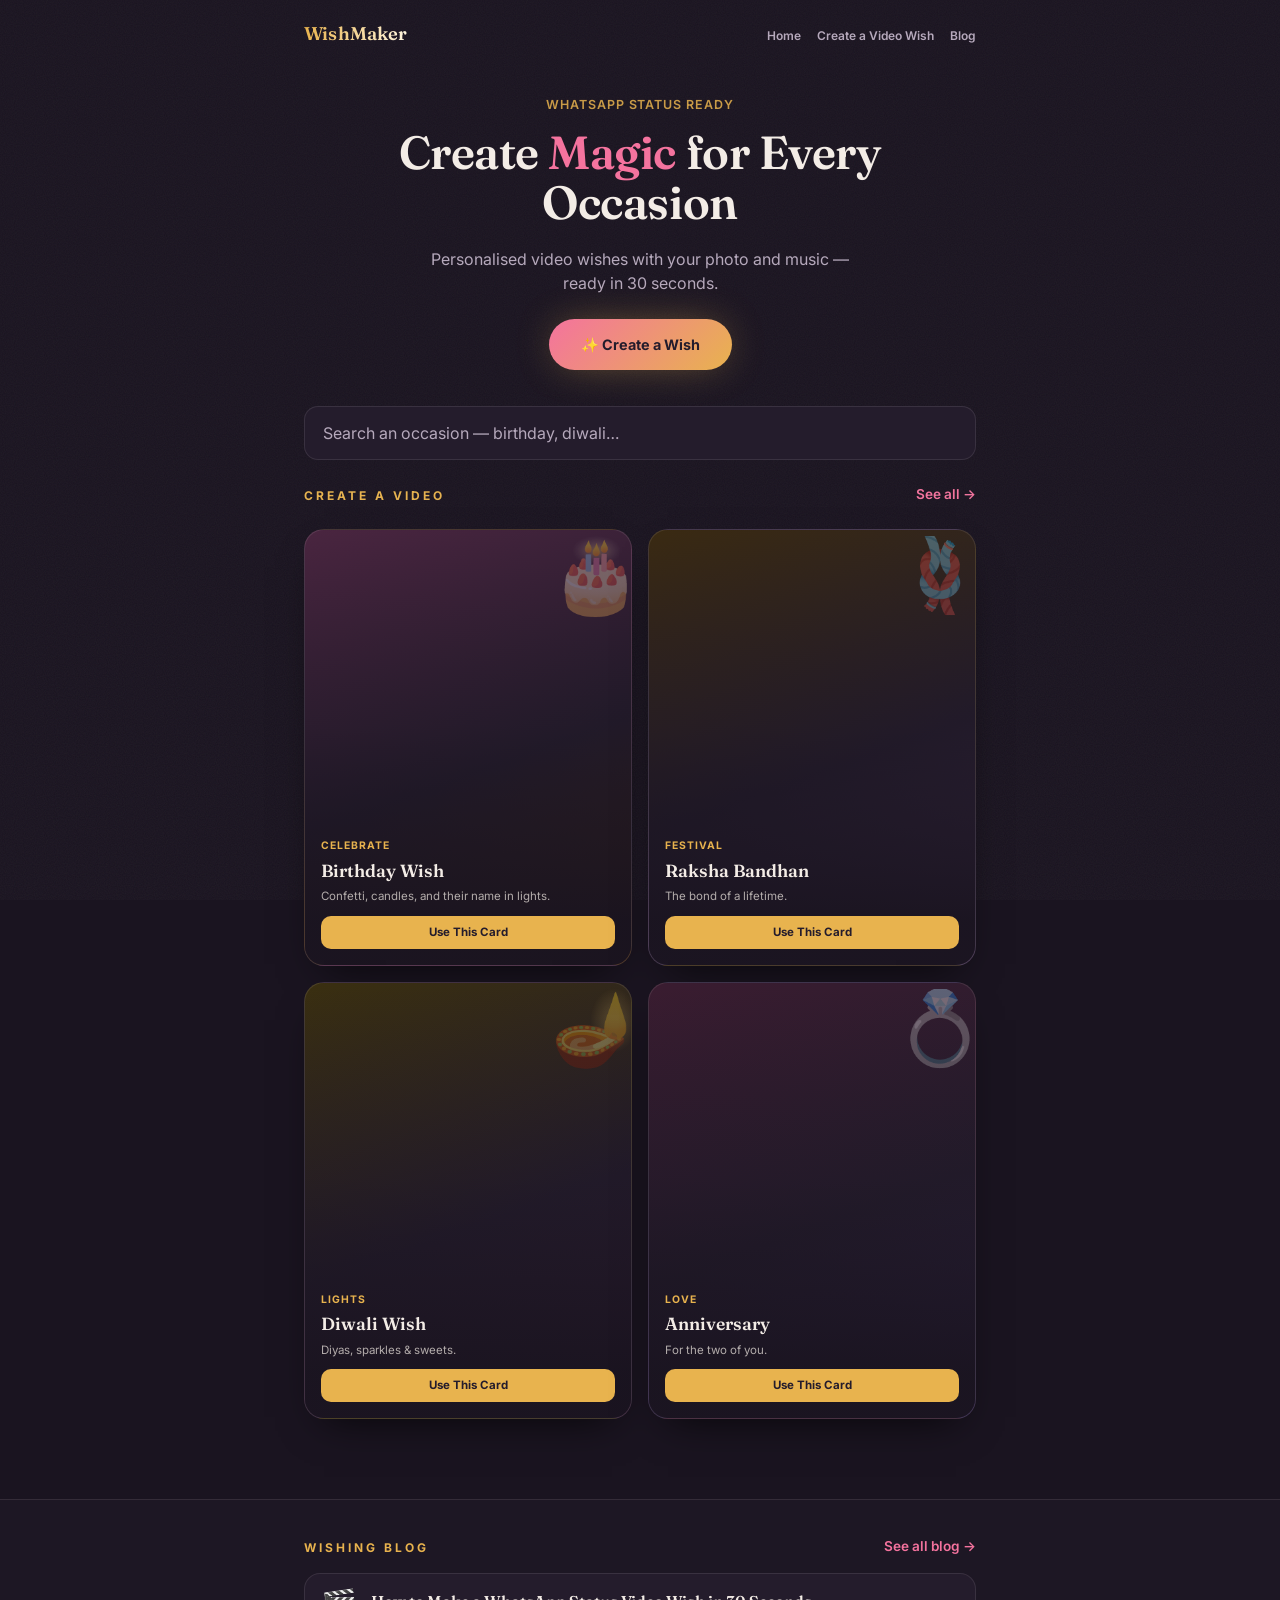
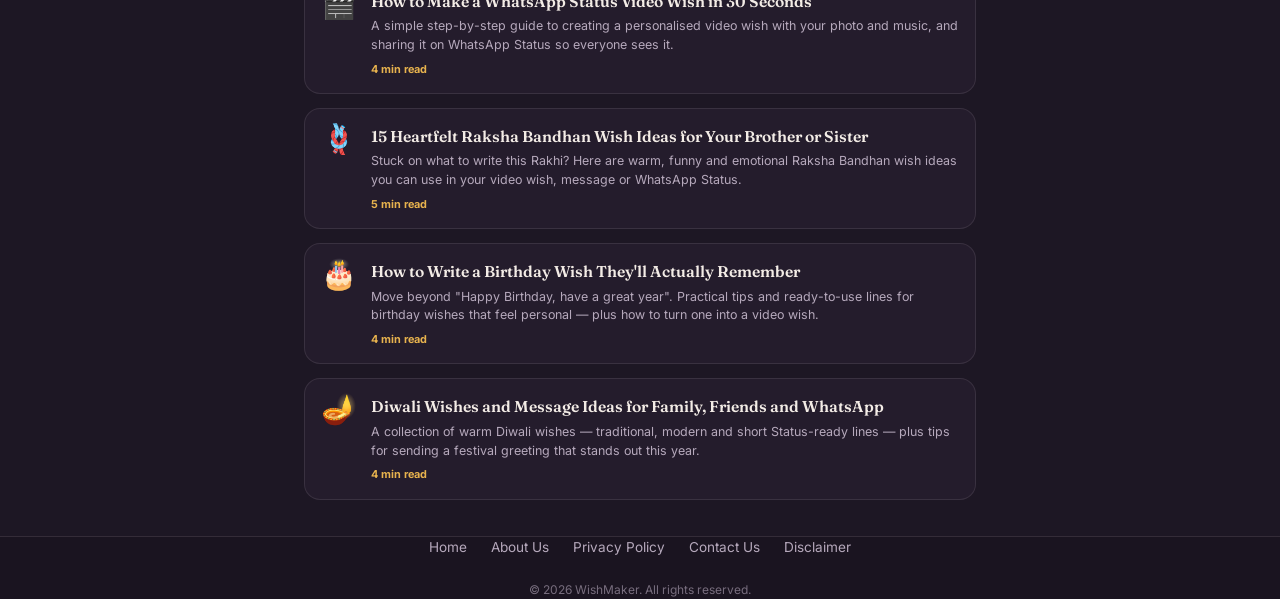
==== commit 83836433: "Update logo structure in header" ====
--- a/index.html
+++ b/index.html
@@ -16,7 +16,7 @@
 
 <header class="topbar">
   <div class="wrap topbar-inner">
-    <a href="index.html" class="logo">WishMaker</a>
+    <a href="index.html" class="logo"><span class="logo-wish">Wish</span><span class="logo-maker">Maker</span></a>
     <div class="nav-links">
       <a href="#top">Home</a>
       <a href="#categoryDeck" class="primary">Create a Video Wish</a>
--- a/style.css
+++ b/style.css
@@ -74,10 +74,6 @@
 .nav-links{ display: flex; gap: 16px; font-size: 0.75rem; font-weight: 600; }
 .nav-links a{ color: var(--ink-dim); text-decoration: none; transition: color 0.15s ease; }
 .nav-links a:hover{ color: var(--ink); }
-.nav-links a.primary{ color: var(--gold); }
-.nav-links a.primary:hover{ color: var(--coral); }
-.nav-links a.accent{ color: var(--coral); }
-.nav-links a.accent:hover{ color: var(--gold); }
 
 /* ---------- hero ---------- */
 .hero{ padding: 48px 24px 8px; position: relative; z-index: 2; text-align: center; }
@@ -271,7 +267,7 @@
 
 /* ---------- footer ---------- */
 footer{
-  padding: 40px 24px 40px;
+  padding: 56px 24px 40px;
   color: var(--ink-dim);
   font-size: 0.8rem;
   position: relative;
@@ -313,6 +309,60 @@
 .blog-desc{ display: block; font-size: 0.78rem; color: var(--ink-dim); margin: 0 0 6px; }
 .blog-meta{ display: block; font-size: 0.68rem; color: var(--gold); font-weight: 700; }
 
+/* ---------- pagination ---------- */
+.pagination{
+  display: flex; align-items: center; justify-content: center;
+  gap: 8px; margin-top: 24px; flex-wrap: wrap;
+}
+.pagination button{
+  border: 1px solid var(--line); background: var(--bg-soft); color: var(--ink);
+  font-family: var(--font-body); font-size: 0.85rem; font-weight: 600;
+  border-radius: 10px; padding: 9px 14px; cursor: pointer;
+}
+.pagination button.page-num.active{ background: var(--gold); color: #241C2C; border-color: var(--gold); }
+.pagination button:disabled{ opacity: 0.4; cursor: not-allowed; }
+.pagination button:not(:disabled):hover{ border-color: var(--gold); }
+
+/* ---------- static info pages (about/privacy/contact/disclaimer) ---------- */
+.page-main{ padding: 20px 24px 60px; }
+.back-link{ color: var(--gold); text-decoration: none; font-size: 0.75rem; font-weight: 700; }
+.page-title{
+  font-family: var(--font-display); font-weight: 600;
+  font-size: clamp(1.8rem, 6vw, 2.3rem); margin: 22px 0 4px; letter-spacing: -0.01em;
+}
+.page-updated{ font-size: 0.72rem; color: var(--ink-dim); opacity: 0.7; margin: 0 0 14px; }
+.page-lead{ color: var(--ink-dim); font-size: 0.92rem; line-height: 1.6; margin: 0 0 30px; }
+.info-card{
+  border: 1px solid var(--line); background: var(--bg-soft);
+  border-radius: 18px; padding: 20px; margin-bottom: 16px;
+}
+.info-card h2{ font-size: 1rem; font-weight: 700; margin: 0 0 8px; }
+.info-card p, .info-card li{ color: var(--ink-dim); font-size: 0.88rem; line-height: 1.6; }
+.info-card ul{ margin: 0; padding-left: 20px; }
+.info-grid{ display: grid; grid-template-columns: 1fr 1fr; gap: 12px; margin-bottom: 24px; }
+.info-tile{
+  border: 1px solid var(--line); background: var(--bg-soft); border-radius: 16px;
+  padding: 16px; text-align: center;
+}
+.info-tile .tile-emoji{ font-size: 1.6rem; }
+.info-tile .tile-label{ font-size: 0.75rem; font-weight: 700; margin: 8px 0 2px; }
+.info-tile .tile-value{ font-size: 0.72rem; color: var(--ink-dim); word-break: break-word; }
+
+.contact-form{ display: flex; flex-direction: column; gap: 14px; }
+.contact-form label{ display: block; font-size: 0.75rem; font-weight: 700; color: var(--ink); margin-bottom: 6px; }
+.contact-form input, .contact-form textarea{
+  width: 100%; background: rgba(0,0,0,0.2); border: 1px solid var(--line);
+  border-radius: 12px; color: var(--ink); font-family: var(--font-body);
+  font-size: 0.9rem; padding: 12px 14px; resize: none;
+}
+.contact-form input:focus, .contact-form textarea:focus{ outline: none; border-color: var(--gold); }
+.contact-form button{
+  border: none; border-radius: 999px; background: var(--grad-action);
+  color: #241C2C; font-weight: 700; font-size: 0.9rem; padding: 14px 0; cursor: pointer;
+}
+
+.mid-cta{ text-align: center; margin-top: 30px; }
+
 @media (prefers-reduced-motion: reduce){
   html{ scroll-behavior: auto; }
   .occasion-card{ transition: none; }
